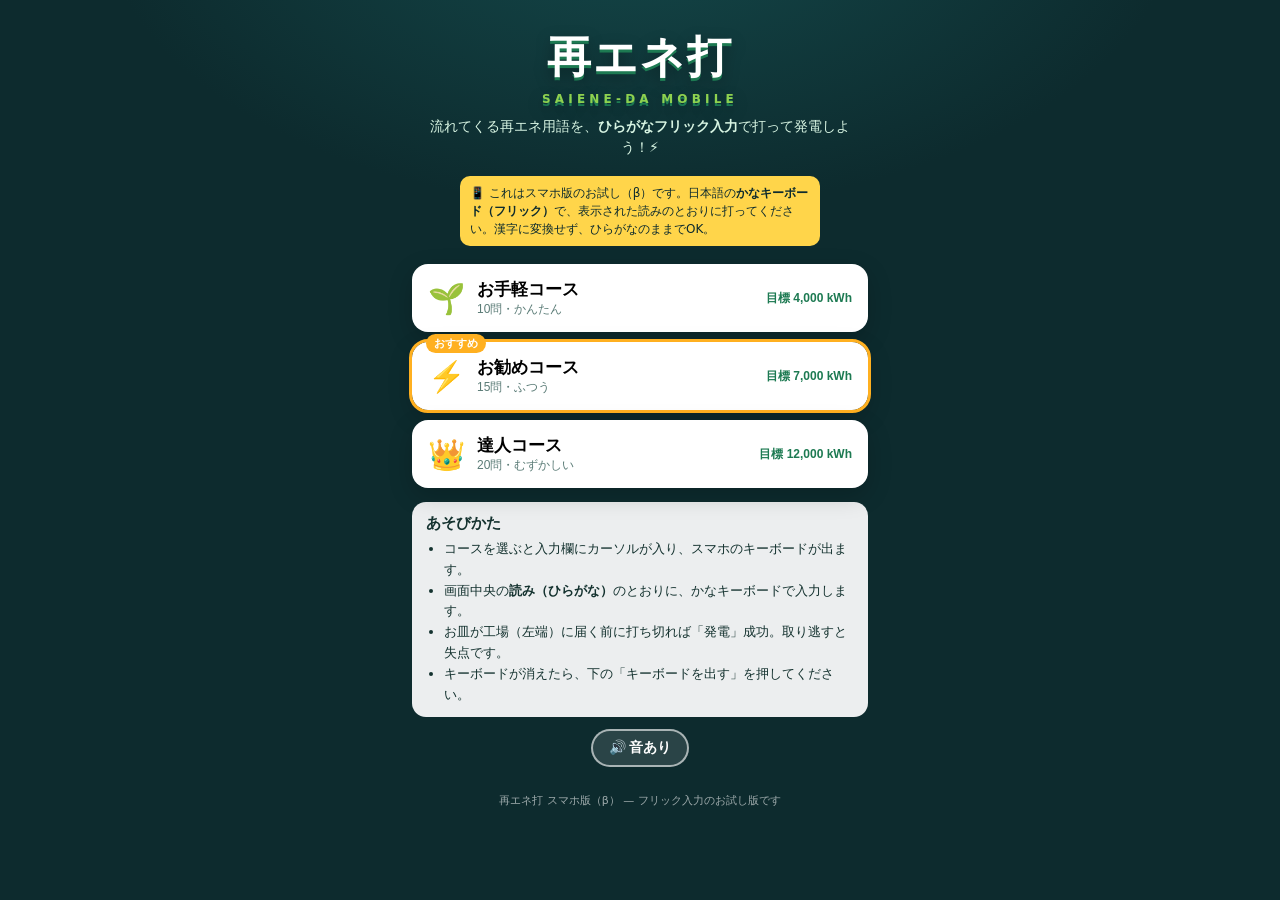
==== mobile.html @ 2d4255de "再エネ打: スマホ版(β)を別ページとして追加（ひらがなフリック入力） - mobile.html / css/mobile.css / js/mobile.js を新規追加。本番の index.ht" ====
<!DOCTYPE html>
<html lang="ja">
<head>
  <meta charset="UTF-8" />
  <meta name="viewport" content="width=device-width, initial-scale=1.0, maximum-scale=1.0, user-scalable=no, viewport-fit=cover" />
  <title>再エネ打 スマホ版（β） — フリック入力</title>
  <link rel="stylesheet" href="css/mobile.css" />
</head>
<body>
  <div id="app">

    <!-- ===== スタート ===== -->
    <section id="screen-start" class="screen active">
      <div class="hero">
        <h1 class="title">再エネ打<span class="title-en">SAIENE&#8209;DA&nbsp;MOBILE</span></h1>
        <p class="tagline">流れてくる再エネ用語を、<b>ひらがなフリック入力</b>で打って発電しよう！⚡</p>
      </div>

      <p class="beta-note">
        📱 これはスマホ版のお試し（β）です。日本語の<b>かなキーボード（フリック）</b>で、表示された読みのとおりに打ってください。漢字に変換せず、ひらがなのままでOK。
      </p>

      <div class="courses">
        <button class="course-card" data-course="easy">
          <span class="course-emoji">🌱</span>
          <span class="course-body">
            <span class="course-name">お手軽コース</span>
            <span class="course-desc">10問・かんたん</span>
          </span>
          <span class="course-target">目標 4,000 kWh</span>
        </button>
        <button class="course-card recommend" data-course="normal">
          <span class="badge">おすすめ</span>
          <span class="course-emoji">⚡</span>
          <span class="course-body">
            <span class="course-name">お勧めコース</span>
            <span class="course-desc">15問・ふつう</span>
          </span>
          <span class="course-target">目標 7,000 kWh</span>
        </button>
        <button class="course-card" data-course="hard">
          <span class="course-emoji">👑</span>
          <span class="course-body">
            <span class="course-name">達人コース</span>
            <span class="course-desc">20問・むずかしい</span>
          </span>
          <span class="course-target">目標 12,000 kWh</span>
        </button>
      </div>

      <div class="howto">
        <h2>あそびかた</h2>
        <ul>
          <li>コースを選ぶと入力欄にカーソルが入り、スマホのキーボードが出ます。</li>
          <li>画面中央の<b>読み（ひらがな）</b>のとおりに、かなキーボードで入力します。</li>
          <li>お皿が工場（左端）に届く前に打ち切れば「発電」成功。取り逃すと失点です。</li>
          <li>キーボードが消えたら、下の「キーボードを出す」を押してください。</li>
        </ul>
      </div>

      <div class="start-foot">
        <button id="sound-toggle" class="ghost-btn" aria-pressed="true">🔊 音あり</button>
      </div>
    </section>

    <!-- ===== ゲーム ===== -->
    <section id="screen-game" class="screen">
      <header class="hud">
        <div class="hud-item"><span class="hud-label">コース</span><span id="hud-course" class="hud-val">-</span></div>
        <div class="hud-item"><span class="hud-label">お題</span><span class="hud-val"><b id="hud-index">0</b>/<span id="hud-total">0</span></span></div>
        <div class="hud-item"><span class="hud-label">発電量</span><span class="hud-val"><b id="hud-power">0</b></span></div>
        <div class="hud-item"><span class="hud-label">クリア</span><span id="hud-done" class="hud-val">0</span></div>
        <div class="hud-item"><span class="hud-label">取逃</span><span id="hud-miss" class="hud-val">0</span></div>
        <button id="quit" class="ghost-btn small">やめる</button>
      </header>

      <div class="stage" id="tap-to-type">
        <div class="conveyor">
          <div id="countdown" class="countdown"></div>
          <div id="gain-pop" class="gain-pop"></div>
          <div id="plate" class="plate">
            <span id="plate-icon" class="plate-icon">☀️</span>
            <span id="plate-label" class="plate-label"></span>
          </div>
          <div class="belt">
            <div class="belt-stripes"></div>
            <div class="goal">🏭</div>
          </div>
        </div>
      </div>

      <div class="typing">
        <div id="reading" class="reading"></div>
        <div class="timebar"><div id="timebar-fill" class="timebar-fill"></div></div>
      </div>

      <div class="input-area">
        <input
          id="kana-input"
          class="kana-input"
          type="text"
          lang="ja"
          inputmode="text"
          autocomplete="off"
          autocorrect="off"
          autocapitalize="off"
          spellcheck="false"
          placeholder="ここに かな入力"
          aria-label="かな入力欄"
        />
        <p class="input-hint">日本語の<b>かなキーボード</b>で、上の読みどおりに入力。<b>漢字変換は不要</b>です。</p>
        <div id="debug-raw" class="debug-raw"></div>
        <div class="focus-btn-wrap">
          <button id="focus-btn" class="ghost-btn small">⌨️ キーボードを出す</button>
        </div>
      </div>
    </section>

    <!-- ===== リザルト ===== -->
    <section id="screen-result" class="screen">
      <h2 class="result-title">結果発表 ⚡</h2>

      <div class="rank-box">
        <div id="r-rank-icon" class="rank-icon">🏆</div>
        <div class="rank-text">
          <div id="r-rank-title" class="rank-title">-</div>
          <div id="r-rank-msg" class="rank-msg">-</div>
        </div>
      </div>

      <div class="power-box">
        <div class="power-main"><span class="power-label">発電量</span><span id="r-power" class="power-val">0 kWh</span></div>
        <div class="power-sub">目標 <span id="r-target">0 kWh</span></div>
        <div id="r-balance" class="balance">-</div>
        <div class="power-co2">削減した CO₂ ：<span id="r-co2">0 t-CO₂</span></div>
      </div>

      <div class="result-grid">
        <div class="cell"><span class="cell-label">クリア問題</span><span id="r-done" class="cell-val">0</span></div>
        <div class="cell"><span class="cell-label">取り逃し</span><span id="r-missed" class="cell-val">0</span></div>
        <div class="cell"><span class="cell-label">正しく打った文字</span><span id="r-correct" class="cell-val">0</span></div>
        <div class="cell"><span class="cell-label">ミス入力</span><span id="r-misskey" class="cell-val">0</span></div>
        <div class="cell"><span class="cell-label">正確率</span><span id="r-acc" class="cell-val">0%</span></div>
        <div class="cell"><span class="cell-label">平均速度</span><span id="r-kps" class="cell-val">0</span></div>
        <div class="cell"><span class="cell-label">タイム</span><span id="r-time" class="cell-val">0秒</span></div>
      </div>

      <div class="result-actions">
        <button id="again" class="primary-btn">もう一度（同じコース）</button>
        <button id="to-menu" class="ghost-btn">コース選択へ</button>
      </div>
    </section>

  </div>

  <footer class="site-foot">
    再エネ打 スマホ版（β） — フリック入力のお試し版です
  </footer>

  <script src="js/audio.js"></script>
  <script src="js/words.js"></script>
  <script src="js/mobile.js"></script>
</body>
</html>
---- css/mobile.css ----
/* ===== 再エネ打 スマホ版（フリック入力プロトタイプ） ===== */
:root {
  --bg: #0d2b2e;
  --sky-top: #7fd4e6;
  --sky-bottom: #d8f5e3;
  --green: #2f9e6e;
  --green-dark: #1d7a52;
  --leaf: #8fd14f;
  --sun: #ffd54a;
  --accent: #ffb020;
  --ink: #14322f;
  --muted: #5b7c77;
  --done: #b7c4c2;
  --todo: #14322f;
  --miss: #e2453c;
  --plus: #2f9e6e;
  --card: #ffffff;
  --shadow: 0 8px 24px rgba(0, 0, 0, 0.18);
}

* { box-sizing: border-box; -webkit-tap-highlight-color: transparent; }

html, body {
  margin: 0;
  padding: 0;
  font-family: "Hiragino Kaku Gothic ProN", "Yu Gothic", "Meiryo", system-ui, sans-serif;
  color: var(--ink);
  background: radial-gradient(900px 500px at 50% -10%, #14484a 0%, var(--bg) 60%);
  min-height: 100vh;
  -webkit-text-size-adjust: 100%;
}

#app {
  max-width: 480px;
  margin: 0 auto;
  padding: 12px 12px 8px;
}

.screen { display: none; }
.screen.active { display: block; animation: fade 0.2s ease; }
@keyframes fade { from { opacity: 0; transform: translateY(5px); } to { opacity: 1; transform: none; } }

/* ===== スタート ===== */
.hero { text-align: center; padding: 16px 0 6px; }
.title {
  font-size: 44px; margin: 0; color: #fff; letter-spacing: 0.05em;
  text-shadow: 0 3px 0 var(--green-dark), 0 6px 16px rgba(0, 0, 0, 0.35);
}
.title-en { display: block; font-size: 12px; letter-spacing: 0.35em; color: var(--leaf); margin-top: 5px; }
.tagline { color: #d8f5e3; margin: 10px 6px 4px; font-size: 14px; line-height: 1.5; }
.beta-note {
  margin: 8px auto; max-width: 360px; font-size: 12px; color: #0d2b2e;
  background: var(--sun); border-radius: 10px; padding: 8px 10px; line-height: 1.5;
}

.courses { display: flex; flex-direction: column; gap: 10px; margin: 18px 0 14px; }
.course-card {
  position: relative; display: flex; align-items: center; gap: 12px;
  padding: 14px 16px; border: none; border-radius: 16px; background: var(--card);
  box-shadow: var(--shadow); cursor: pointer; text-align: left; width: 100%;
}
.course-card:active { transform: scale(0.99); }
.course-card.recommend { outline: 3px solid var(--accent); }
.course-emoji { font-size: 30px; }
.course-body { display: flex; flex-direction: column; }
.course-name { font-weight: 800; font-size: 17px; }
.course-desc { font-size: 12px; color: var(--muted); }
.course-target { margin-left: auto; font-size: 12px; font-weight: 700; color: var(--green-dark); white-space: nowrap; }
.badge {
  position: absolute; top: -8px; left: 14px; background: var(--accent); color: #fff;
  font-size: 11px; font-weight: 800; padding: 2px 8px; border-radius: 999px;
}

.howto { background: rgba(255,255,255,0.92); border-radius: 14px; padding: 12px 14px; margin: 6px 0; }
.howto h2 { font-size: 15px; margin: 0 0 6px; }
.howto ul { margin: 0; padding-left: 18px; }
.howto li { font-size: 13px; line-height: 1.6; color: var(--ink); }
.howto code { background: #eef5f2; border-radius: 5px; padding: 1px 5px; font-size: 12px; }

.start-foot { text-align: center; margin: 12px 0 4px; }

/* ===== 共通ボタン ===== */
.ghost-btn {
  border: 2px solid rgba(255,255,255,0.6); background: rgba(255,255,255,0.12); color: #fff;
  border-radius: 999px; padding: 8px 16px; font-size: 14px; font-weight: 700; cursor: pointer;
}
.ghost-btn.small { padding: 5px 12px; font-size: 12px; }
.primary-btn {
  border: none; background: var(--accent); color: #fff; border-radius: 999px;
  padding: 12px 20px; font-size: 15px; font-weight: 800; cursor: pointer; box-shadow: var(--shadow);
}

/* ===== ゲーム ===== */
.hud {
  display: flex; align-items: center; gap: 8px; flex-wrap: wrap;
  background: rgba(255,255,255,0.92); border-radius: 12px; padding: 8px 10px; margin-bottom: 8px;
}
.hud-item { display: flex; flex-direction: column; line-height: 1.1; }
.hud-label { font-size: 10px; color: var(--muted); }
.hud-val { font-size: 14px; font-weight: 800; }
.hud .ghost-btn { margin-left: auto; }

.stage { position: relative; }
.conveyor {
  position: relative; height: 150px; border-radius: 14px; overflow: hidden;
  box-shadow: var(--shadow); background: linear-gradient(var(--sky-top), var(--sky-bottom));
}
.belt { position: absolute; left: 0; right: 0; bottom: 0; height: 42px; background: #3a4a47; overflow: hidden; }
.belt-stripes {
  position: absolute; inset: 0;
  background: repeating-linear-gradient(90deg, #4a5a57 0 24px, #3a4a47 24px 48px);
}
.goal { position: absolute; left: 4px; bottom: 6px; font-size: 30px; filter: drop-shadow(0 2px 2px rgba(0,0,0,0.3)); }
.plate {
  position: absolute; bottom: 40px; left: 86%; transform: translateX(-50%);
  display: flex; flex-direction: column; align-items: center; transition: opacity 0.15s ease;
}
.plate-icon { font-size: 34px; filter: drop-shadow(0 3px 3px rgba(0,0,0,0.25)); }
.plate-label {
  margin-top: 2px; background: #fff; border-radius: 8px; padding: 1px 8px;
  font-size: 13px; font-weight: 800; white-space: nowrap; box-shadow: 0 2px 6px rgba(0,0,0,0.2);
}
.plate.eaten { opacity: 0; transform: translateX(-50%) scale(1.4); }
.gain-pop {
  position: absolute; bottom: 96px; transform: translateX(-50%); opacity: 0;
  font-weight: 900; color: var(--plus); font-size: 16px; text-shadow: 0 1px 0 #fff; pointer-events: none;
}
.gain-pop.show { animation: pop-up 0.7s ease forwards; }
@keyframes pop-up {
  0% { opacity: 0; transform: translateX(-50%) translateY(8px); }
  30% { opacity: 1; }
  100% { opacity: 0; transform: translateX(-50%) translateY(-22px); }
}

.countdown {
  position: absolute; inset: 0; display: none; align-items: center; justify-content: center;
  font-size: 60px; font-weight: 900; color: #fff; text-shadow: 0 3px 12px rgba(0,0,0,0.5); z-index: 5;
}
.countdown.show { display: flex; }
.countdown.pop { animation: cd-pop 0.5s ease; }
@keyframes cd-pop { 0% { transform: scale(0.5); opacity: 0; } 50% { transform: scale(1.15); opacity: 1; } 100% { transform: scale(1); } }

.typing { margin-top: 10px; text-align: center; }
.reading {
  font-size: 30px; font-weight: 900; letter-spacing: 0.04em; min-height: 40px;
  background: #fff; border-radius: 12px; padding: 8px 10px; box-shadow: var(--shadow);
}
.reading .done { color: var(--done); }
.reading .todo { color: var(--todo); }
.reading.miss { animation: shake 0.25s; }
@keyframes shake { 0%,100% { transform: translateX(0); } 25% { transform: translateX(-5px); } 75% { transform: translateX(5px); } }

.timebar { height: 8px; background: rgba(255,255,255,0.3); border-radius: 999px; overflow: hidden; margin: 8px 4px 0; }
.timebar-fill { height: 100%; width: 100%; background: var(--leaf); transition: width 0.08s linear; }
.timebar-fill.danger { background: var(--miss); }

/* 入力欄：IMEの日本語かなキーボードを出すための実フィールド。
   プロトタイプ中は「IMEが何を送ってきているか」を見たいので可視のままにしている。 */
.input-area { margin-top: 12px; }
.kana-input {
  width: 100%; font-size: 22px; text-align: center; padding: 10px 12px;
  border: 2px solid var(--green); border-radius: 12px; background: #fff; color: var(--ink);
  font-family: inherit; letter-spacing: 0.05em;
}
.kana-input:focus { outline: none; border-color: var(--accent); box-shadow: 0 0 0 3px rgba(255,176,32,0.3); }
.input-hint { font-size: 12px; color: #d8f5e3; text-align: center; margin: 6px 2px; line-height: 1.5; }
.input-hint b { color: var(--sun); }
.debug-raw {
  font-size: 11px; color: #9fc; text-align: center; margin-top: 4px; min-height: 14px;
  font-family: ui-monospace, monospace; word-break: break-all;
}
.focus-btn-wrap { text-align: center; margin-top: 8px; }

/* ===== リザルト ===== */
.result-title { text-align: center; color: #fff; font-size: 24px; margin: 14px 0 12px; }
.rank-box {
  display: flex; align-items: center; gap: 12px; background: #fff; border-radius: 16px;
  padding: 14px 16px; box-shadow: var(--shadow); margin-bottom: 12px;
}
.rank-icon { font-size: 40px; }
.rank-title { font-size: 18px; font-weight: 900; }
.rank-msg { font-size: 12px; color: var(--muted); }
.power-box { background: var(--green-dark); color: #fff; border-radius: 16px; padding: 14px 16px; text-align: center; margin-bottom: 12px; }
.power-main { display: flex; align-items: baseline; justify-content: center; gap: 8px; }
.power-label { font-size: 13px; opacity: 0.85; }
.power-val { font-size: 30px; font-weight: 900; }
.power-sub { font-size: 12px; opacity: 0.85; margin-top: 2px; }
.balance { font-size: 16px; font-weight: 800; margin-top: 6px; }
.balance.plus { color: var(--sun); }
.balance.minus { color: #ffd3d0; }
.power-co2 { font-size: 12px; opacity: 0.9; margin-top: 6px; }

.result-grid { display: grid; grid-template-columns: repeat(2, 1fr); gap: 8px; margin-bottom: 14px; }
.cell { background: rgba(255,255,255,0.92); border-radius: 10px; padding: 8px 10px; display: flex; justify-content: space-between; align-items: baseline; }
.cell-label { font-size: 12px; color: var(--muted); }
.cell-val { font-size: 16px; font-weight: 800; }

.result-actions { display: flex; flex-direction: column; gap: 10px; align-items: center; }

.site-foot { text-align: center; color: rgba(255,255,255,0.6); font-size: 11px; padding: 14px 8px 20px; }
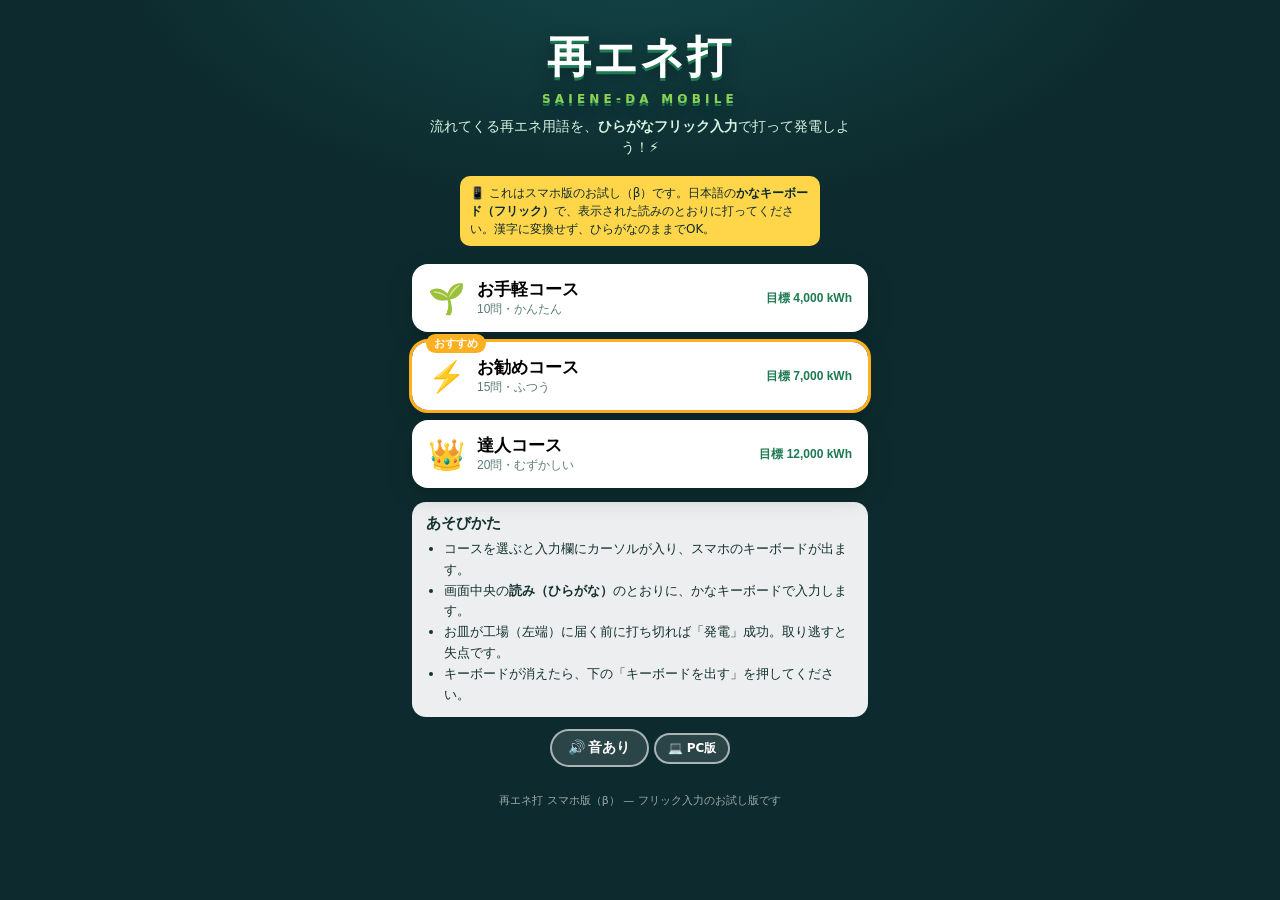
==== commit 4ded615f: "再エネ打: 1つのURLでPC/スマホを自動振り分け - index.html の先頭に端末判定リダイレクトを追加。スマホ端末で / を開くと   自動で mobile.html へ飛ぶ。?pc=1 " ====
--- a/mobile.html
+++ b/mobile.html
@@ -60,6 +60,7 @@
 
       <div class="start-foot">
         <button id="sound-toggle" class="ghost-btn" aria-pressed="true">🔊 音あり</button>
+        <a class="ghost-btn small" href="index.html?pc=1" style="text-decoration:none; display:inline-block;">💻 PC版</a>
       </div>
     </section>
 
@@ -95,19 +96,35 @@
       </div>
 
       <div class="input-area">
-        <input
-          id="kana-input"
-          class="kana-input"
-          type="text"
-          lang="ja"
-          inputmode="text"
-          autocomplete="off"
-          autocorrect="off"
-          autocapitalize="off"
-          spellcheck="false"
-          placeholder="ここに かな入力"
-          aria-label="かな入力欄"
-        />
+        <!-- iOS対策：入力欄を2つ重ね、1単語ごとにフォーカスを片方へ移して自動クリアする -->
+        <div class="input-stack">
+          <input
+            id="kana-input"
+            class="kana-input active"
+            type="text"
+            lang="ja"
+            inputmode="text"
+            autocomplete="off"
+            autocorrect="off"
+            autocapitalize="off"
+            spellcheck="false"
+            placeholder="ここに かな入力"
+            aria-label="かな入力欄"
+          />
+          <input
+            id="kana-input2"
+            class="kana-input"
+            type="text"
+            lang="ja"
+            inputmode="text"
+            autocomplete="off"
+            autocorrect="off"
+            autocapitalize="off"
+            spellcheck="false"
+            tabindex="-1"
+            aria-hidden="true"
+          />
+        </div>
         <p class="input-hint">日本語の<b>かなキーボード</b>で、上の読みどおりに入力。<b>漢字変換は不要</b>です。</p>
         <div id="debug-raw" class="debug-raw"></div>
         <div class="focus-btn-wrap">
--- a/css/mobile.css
+++ b/css/mobile.css
@@ -157,11 +157,16 @@
 /* 入力欄：IMEの日本語かなキーボードを出すための実フィールド。
    プロトタイプ中は「IMEが何を送ってきているか」を見たいので可視のままにしている。 */
 .input-area { margin-top: 12px; }
+/* 2つの入力欄を完全に重ねて、見た目は1つに見せる */
+.input-stack { position: relative; height: 50px; }
 .kana-input {
-  width: 100%; font-size: 22px; text-align: center; padding: 10px 12px;
+  position: absolute; inset: 0; width: 100%; height: 100%;
+  font-size: 22px; text-align: center; padding: 8px 12px;
   border: 2px solid var(--green); border-radius: 12px; background: #fff; color: var(--ink);
   font-family: inherit; letter-spacing: 0.05em;
-}
+  opacity: 0; pointer-events: none; z-index: 1; /* 非アクティブは透明・裏 */
+}
+.kana-input.active { opacity: 1; pointer-events: auto; z-index: 2; }
 .kana-input:focus { outline: none; border-color: var(--accent); box-shadow: 0 0 0 3px rgba(255,176,32,0.3); }
 .input-hint { font-size: 12px; color: #d8f5e3; text-align: center; margin: 6px 2px; line-height: 1.5; }
 .input-hint b { color: var(--sun); }
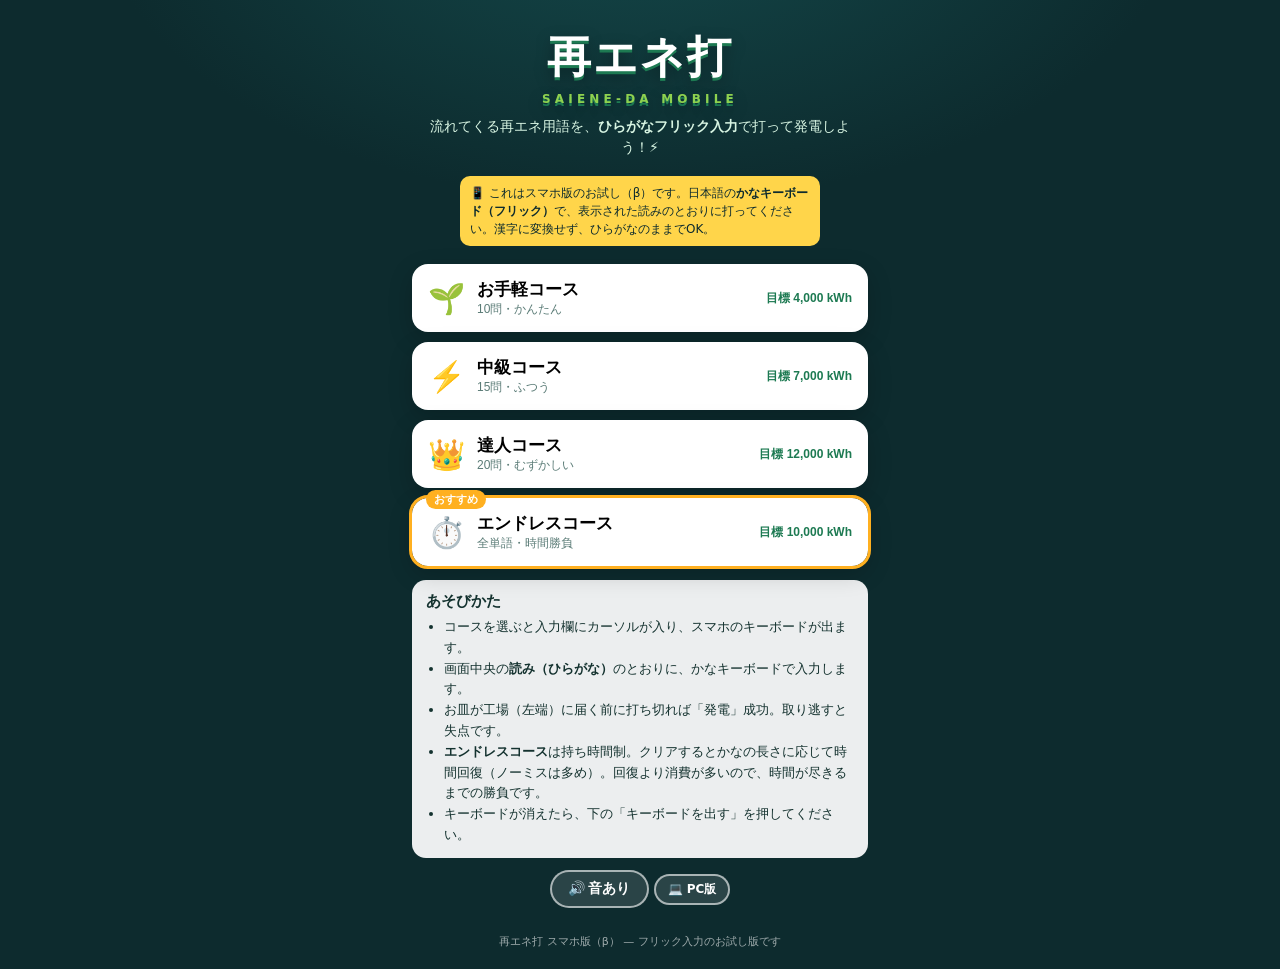
==== commit d64fe3d5: "再エネ打スマホ版: エンドレスコース追加＋コース名/おすすめ変更 - スマホ版にエンドレスコース(business)を新設。PC版と同じ持ち時間バンク制を移植。   フリックは遅いので初期30秒・上限" ====
--- a/mobile.html
+++ b/mobile.html
@@ -29,11 +29,10 @@
           </span>
           <span class="course-target">目標 4,000 kWh</span>
         </button>
-        <button class="course-card recommend" data-course="normal">
-          <span class="badge">おすすめ</span>
+        <button class="course-card" data-course="normal">
           <span class="course-emoji">⚡</span>
           <span class="course-body">
-            <span class="course-name">お勧めコース</span>
+            <span class="course-name">中級コース</span>
             <span class="course-desc">15問・ふつう</span>
           </span>
           <span class="course-target">目標 7,000 kWh</span>
@@ -46,6 +45,15 @@
           </span>
           <span class="course-target">目標 12,000 kWh</span>
         </button>
+        <button class="course-card recommend" data-course="business">
+          <span class="badge">おすすめ</span>
+          <span class="course-emoji">⏱️</span>
+          <span class="course-body">
+            <span class="course-name">エンドレスコース</span>
+            <span class="course-desc">全単語・時間勝負</span>
+          </span>
+          <span class="course-target">目標 10,000 kWh</span>
+        </button>
       </div>
 
       <div class="howto">
@@ -54,6 +62,7 @@
           <li>コースを選ぶと入力欄にカーソルが入り、スマホのキーボードが出ます。</li>
           <li>画面中央の<b>読み（ひらがな）</b>のとおりに、かなキーボードで入力します。</li>
           <li>お皿が工場（左端）に届く前に打ち切れば「発電」成功。取り逃すと失点です。</li>
+          <li><b>エンドレスコース</b>は持ち時間制。クリアするとかなの長さに応じて時間回復（ノーミスは多め）。回復より消費が多いので、時間が尽きるまでの勝負です。</li>
           <li>キーボードが消えたら、下の「キーボードを出す」を押してください。</li>
         </ul>
       </div>
@@ -69,6 +78,7 @@
       <header class="hud">
         <div class="hud-item"><span class="hud-label">コース</span><span id="hud-course" class="hud-val">-</span></div>
         <div class="hud-item"><span class="hud-label">お題</span><span class="hud-val"><b id="hud-index">0</b>/<span id="hud-total">0</span></span></div>
+        <div class="hud-item" id="hud-time-box" hidden><span class="hud-label">のこり</span><span class="hud-val"><b id="hud-time">0</b>秒</span></div>
         <div class="hud-item"><span class="hud-label">発電量</span><span class="hud-val"><b id="hud-power">0</b></span></div>
         <div class="hud-item"><span class="hud-label">クリア</span><span id="hud-done" class="hud-val">0</span></div>
         <div class="hud-item"><span class="hud-label">取逃</span><span id="hud-miss" class="hud-val">0</span></div>
@@ -79,6 +89,7 @@
         <div class="conveyor">
           <div id="countdown" class="countdown"></div>
           <div id="gain-pop" class="gain-pop"></div>
+          <div id="time-gain" class="time-gain"></div>
           <div id="plate" class="plate">
             <span id="plate-icon" class="plate-icon">☀️</span>
             <span id="plate-label" class="plate-label"></span>
--- a/css/mobile.css
+++ b/css/mobile.css
@@ -131,6 +131,12 @@
   30% { opacity: 1; }
   100% { opacity: 0; transform: translateX(-50%) translateY(-22px); }
 }
+/* エンドレスの時間回復ポップ（発電ポップの少し下・水色） */
+.time-gain {
+  position: absolute; bottom: 72px; transform: translateX(-50%); opacity: 0;
+  font-weight: 900; color: #1d7ad1; font-size: 15px; text-shadow: 0 1px 0 #fff; pointer-events: none;
+}
+.time-gain.show { animation: pop-up 0.7s ease forwards; }
 
 .countdown {
   position: absolute; inset: 0; display: none; align-items: center; justify-content: center;
